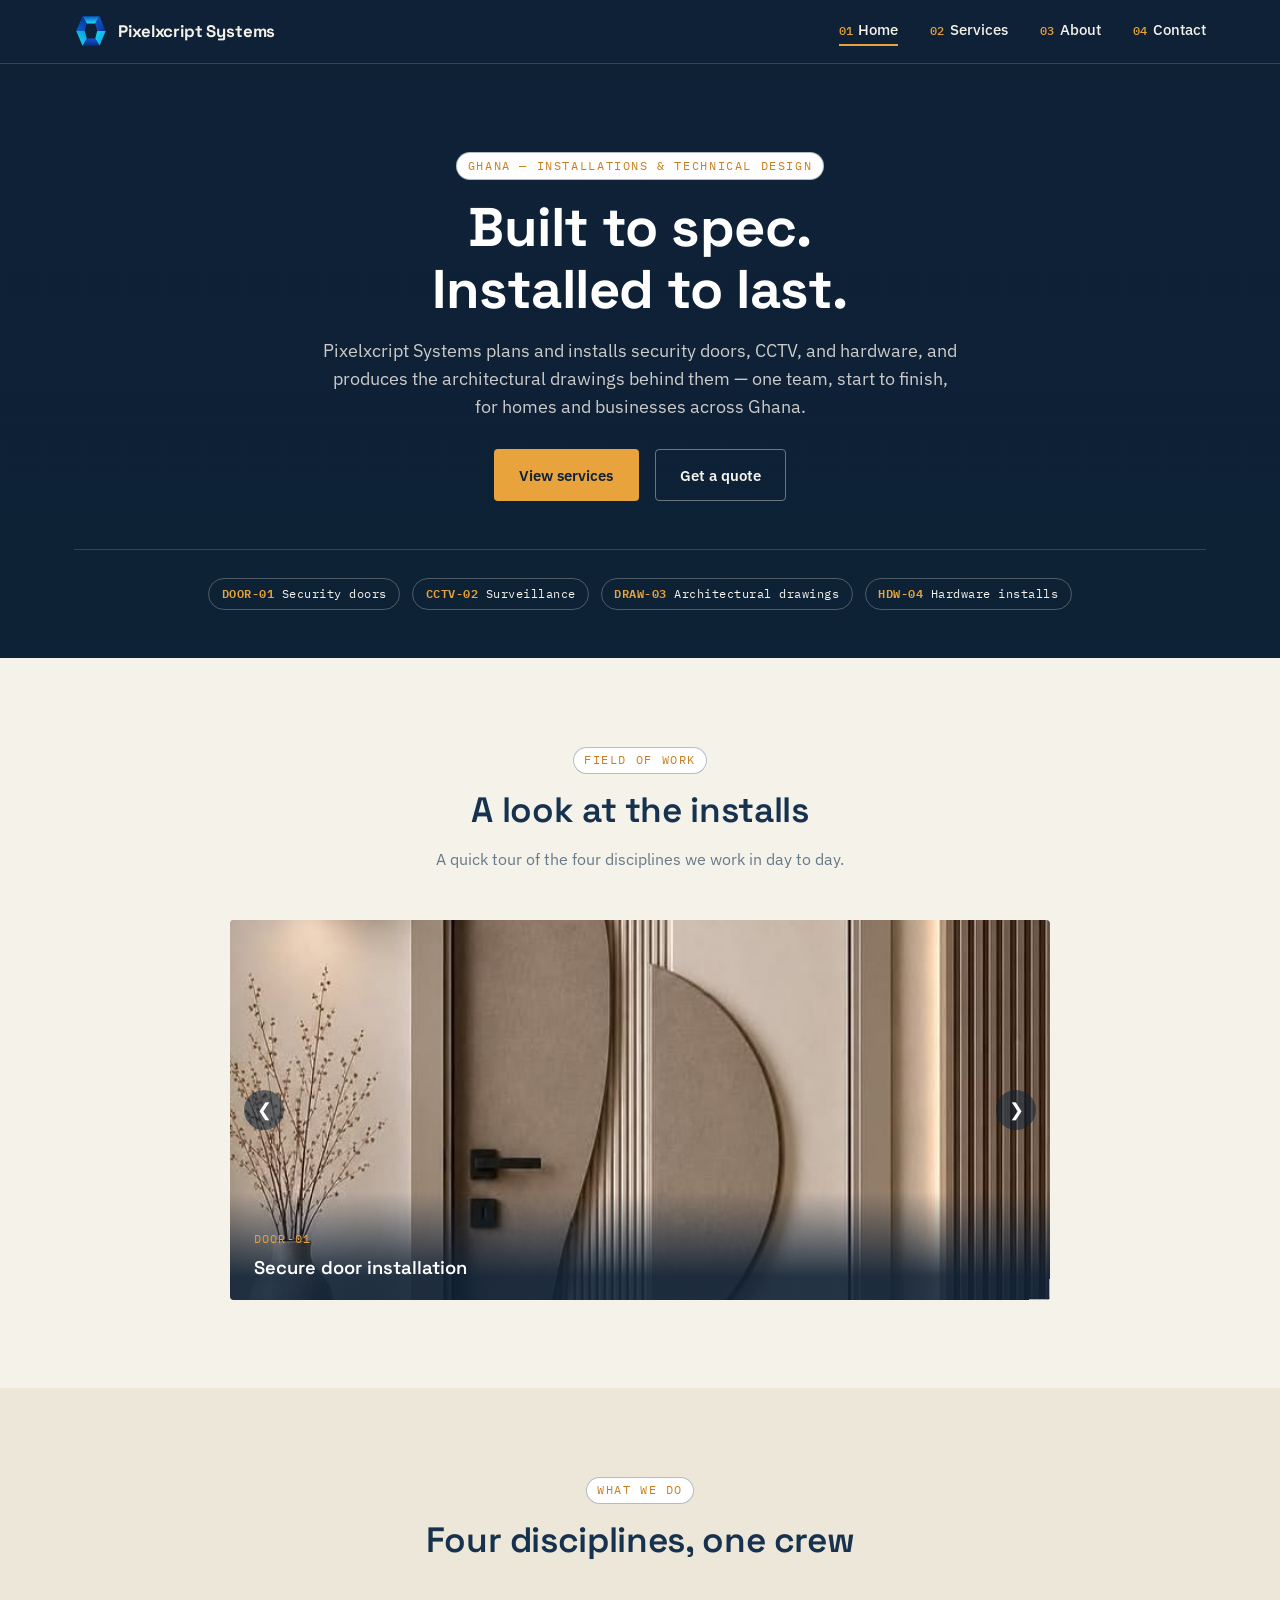
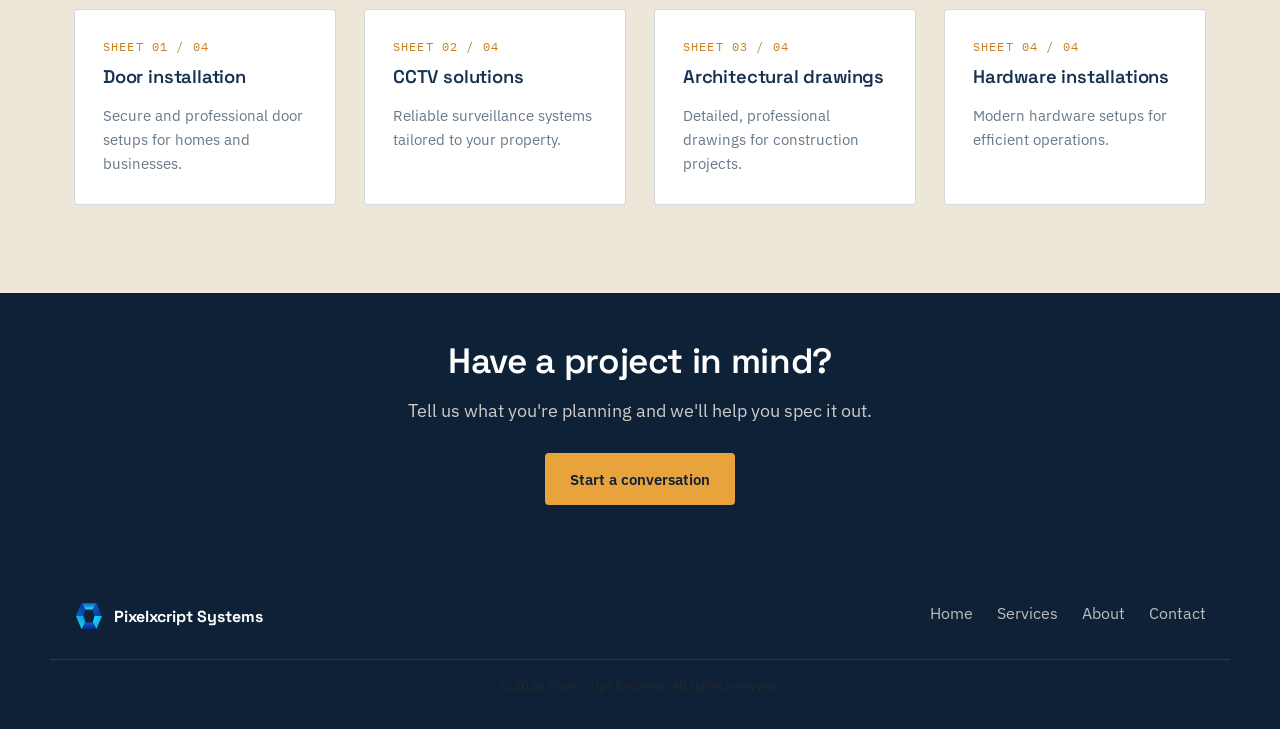
==== index.html @ 3751f631 "Redesign site with blueprint-themed design system" ====
<!DOCTYPE html>
<html lang="en">
<head>
  <meta charset="UTF-8">
  <meta name="viewport" content="width=device-width, initial-scale=1.0">
  <title>Pixelxcript Systems — Installations, CCTV &amp; Architectural Drawings, Ghana</title>
  <meta name="description" content="Pixelxcript Systems delivers security door installation, CCTV solutions, architectural drawings, and hardware installations for homes and businesses across Ghana.">
  <link rel="icon" type="image/svg+xml" href="assets/pixelxcript_logo.svg">
  <link rel="preconnect" href="https://fonts.googleapis.com">
  <link href="https://fonts.googleapis.com/css2?family=Space+Grotesk:wght@500;600;700&family=IBM+Plex+Sans:wght@400;500;600&family=IBM+Plex+Mono:wght@500&display=swap" rel="stylesheet">
  <link rel="stylesheet" href="assets/styles.css">
</head>
<body>

  <!-- Header -->
  <header class="site-header">
    <nav class="nav">
      <a href="index.html" class="brand">
        <img src="assets/pixelxcript_logo.svg" alt="Pixelxcript Systems logo">
        <span>Pixelxcript Systems</span>
      </a>
      <ul class="nav-links">
        <li><a href="index.html" aria-current="page"><span class="idx">01</span>Home</a></li>
        <li><a href="services.html"><span class="idx">02</span>Services</a></li>
        <li><a href="about.html"><span class="idx">03</span>About</a></li>
        <li><a href="contact.html"><span class="idx">04</span>Contact</a></li>
      </ul>
      <button class="hamburger" aria-label="Toggle menu" aria-expanded="false" aria-controls="mobileMenu">&#9776;</button>
    </nav>
    <ul class="mobile-menu" id="mobileMenu">
      <li><a href="index.html"><span class="idx">01</span>Home</a></li>
      <li><a href="services.html"><span class="idx">02</span>Services</a></li>
      <li><a href="about.html"><span class="idx">03</span>About</a></li>
      <li><a href="contact.html"><span class="idx">04</span>Contact</a></li>
    </ul>
  </header>

  <!-- Hero -->
  <section class="hero">
    <div class="hero-inner">
      <span class="eyebrow">Ghana — Installations &amp; Technical Design</span>
      <h1>Built to spec.<br>Installed to last.</h1>
      <p class="lead">
        Pixelxcript Systems plans and installs security doors, CCTV, and
        hardware, and produces the architectural drawings behind them —
        one team, start to finish, for homes and businesses across Ghana.
      </p>
      <div class="hero-actions">
        <a href="services.html" class="btn btn-primary">View services</a>
        <a href="contact.html" class="btn btn-outline">Get a quote</a>
      </div>
      <div class="spec-legend">
        <span class="spec-tag"><b>DOOR-01</b> Security doors</span>
        <span class="spec-tag"><b>CCTV-02</b> Surveillance</span>
        <span class="spec-tag"><b>DRAW-03</b> Architectural drawings</span>
        <span class="spec-tag"><b>HDW-04</b> Hardware installs</span>
      </div>
    </div>
  </section>

  <!-- Work carousel -->
  <section class="section">
    <div class="container">
      <div class="section-head fade-in">
        <span class="eyebrow">Field of work</span>
        <h2>A look at the installs</h2>
        <p>A quick tour of the four disciplines we work in day to day.</p>
      </div>

      <div class="carousel frame fade-in">
        <div class="carousel-container">
          <div class="slide active">
            <img src="assets/door.jpg" alt="Security door installation">
            <div class="slide-caption">
              <span class="tag">DOOR-01</span>
              <p>Secure door installation</p>
            </div>
          </div>
          <div class="slide">
            <img src="assets/cctv.jpg" alt="CCTV camera installation">
            <div class="slide-caption">
              <span class="tag">CCTV-02</span>
              <p>Reliable CCTV solutions</p>
            </div>
          </div>
          <div class="slide">
            <img src="assets/drawing.jpg" alt="Architectural drawing on a drafting table">
            <div class="slide-caption">
              <span class="tag">DRAW-03</span>
              <p>Professional architectural drawings</p>
            </div>
          </div>
          <div class="slide">
            <img src="assets/hardware.jpg" alt="Hardware installation">
            <div class="slide-caption">
              <span class="tag">HDW-04</span>
              <p>Modern hardware installations</p>
            </div>
          </div>
        </div>
        <button class="prev" aria-label="Previous slide">&#10094;</button>
        <button class="next" aria-label="Next slide">&#10095;</button>
      </div>
    </div>
  </section>

  <!-- Services preview -->
  <section class="section section-alt">
    <div class="container">
      <div class="section-head fade-in">
        <span class="eyebrow">What we do</span>
        <h2>Four disciplines, one crew</h2>
      </div>
      <div class="grid">
        <div class="card fade-in">
          <span class="sheet-no">SHEET 01 / 04</span>
          <h3>Door installation</h3>
          <p>Secure and professional door setups for homes and businesses.</p>
        </div>
        <div class="card fade-in">
          <span class="sheet-no">SHEET 02 / 04</span>
          <h3>CCTV solutions</h3>
          <p>Reliable surveillance systems tailored to your property.</p>
        </div>
        <div class="card fade-in">
          <span class="sheet-no">SHEET 03 / 04</span>
          <h3>Architectural drawings</h3>
          <p>Detailed, professional drawings for construction projects.</p>
        </div>
        <div class="card fade-in">
          <span class="sheet-no">SHEET 04 / 04</span>
          <h3>Hardware installations</h3>
          <p>Modern hardware setups for efficient operations.</p>
        </div>
      </div>
    </div>
  </section>

  <!-- CTA banner -->
  <section class="hero" style="padding: var(--gap-lg) 0;">
    <div class="hero-inner fade-in">
      <h2 style="color: var(--white);">Have a project in mind?</h2>
      <p class="lead">Tell us what you're planning and we'll help you spec it out.</p>
      <div class="hero-actions" style="margin-bottom: 0;">
        <a href="contact.html" class="btn btn-primary">Start a conversation</a>
      </div>
    </div>
  </section>

  <!-- Footer -->
  <footer class="site-footer">
    <div class="container footer-top">
      <div class="footer-brand">
        <img src="assets/pixelxcript_logo.svg" alt="Pixelxcript Systems logo">
        <span>Pixelxcript Systems</span>
      </div>
      <ul class="footer-nav">
        <li><a href="index.html">Home</a></li>
        <li><a href="services.html">Services</a></li>
        <li><a href="about.html">About</a></li>
        <li><a href="contact.html">Contact</a></li>
      </ul>
    </div>
    <div class="container footer-bottom">
      <p>&copy; 2026 Pixelxcript Systems. All rights reserved.</p>
    </div>
  </footer>

  <script src="assets/script.js"></script>
</body>
</html>
---- assets/styles.css ----
/* =========================================================
   Pixelxcript Systems — Design System
   Concept: technical drawing / blueprint spec sheet.
   Paper background, ink-blue linework, amber (hazard/safety)
   accent for calls to action — grounded in the company's own
   work (architectural drawings, installs, CCTV).
   ========================================================= */

:root {
  /* Color */
  --paper: #F5F2EA;
  --paper-dim: #ECE7D8;
  --ink: #16324F;
  --ink-deep: #0E2136;
  --ink-soft: #2A4A6B;
  --amber: #E8A33D;
  --amber-deep: #C97F1E;
  --charcoal: #23282D;
  --steel: #66798A;
  --line: rgba(22, 50, 79, 0.18);
  --line-strong: rgba(22, 50, 79, 0.32);
  --white: #FFFFFF;

  /* Type */
  --font-display: 'Space Grotesk', sans-serif;
  --font-body: 'IBM Plex Sans', sans-serif;
  --font-mono: 'IBM Plex Mono', monospace;

  /* Rhythm */
  --gap-xs: 0.5rem;
  --gap-sm: 1rem;
  --gap-md: 1.75rem;
  --gap-lg: 3rem;
  --gap-xl: 5.5rem;
  --radius: 4px;
  --max-w: 1180px;
}

/* ---------- Reset & base ---------- */
*, *::before, *::after { box-sizing: border-box; }

html { scroll-behavior: smooth; }

body {
  margin: 0;
  background: var(--paper);
  color: var(--charcoal);
  font-family: var(--font-body);
  font-size: 16px;
  line-height: 1.6;
  -webkit-font-smoothing: antialiased;
}

img { max-width: 100%; display: block; }

a { color: inherit; text-decoration: none; }

h1, h2, h3 {
  font-family: var(--font-display);
  color: var(--ink);
  line-height: 1.15;
  margin: 0 0 var(--gap-sm);
  letter-spacing: -0.01em;
}

h1 { font-size: clamp(2.2rem, 5vw, 3.4rem); font-weight: 700; }
h2 { font-size: clamp(1.6rem, 3vw, 2.2rem); font-weight: 600; }
h3 { font-size: 1.15rem; font-weight: 600; }

p { margin: 0 0 var(--gap-sm); color: var(--charcoal); }

.container {
  max-width: var(--max-w);
  margin: 0 auto;
  padding: 0 1.5rem;
}

.eyebrow {
  display: inline-block;
  font-family: var(--font-mono);
  font-size: 0.72rem;
  letter-spacing: 0.14em;
  text-transform: uppercase;
  color: var(--amber-deep);
  border: 1px solid var(--line-strong);
  border-radius: 999px;
  padding: 0.3em 0.9em;
  margin-bottom: var(--gap-sm);
  background: var(--white);
}

/* focus visibility */
a:focus-visible,
button:focus-visible,
input:focus-visible,
textarea:focus-visible {
  outline: 2px solid var(--amber-deep);
  outline-offset: 2px;
}

/* ---------- Corner-bracket "viewport" frame (signature element) ---------- */
.frame {
  position: relative;
}
.frame::before,
.frame::after {
  content: "";
  position: absolute;
  width: 22px;
  height: 22px;
  pointer-events: none;
}
.frame::before {
  top: -1px;
  left: -1px;
  border-top: 2px solid var(--amber);
  border-left: 2px solid var(--amber);
}
.frame::after {
  bottom: -1px;
  right: -1px;
  border-bottom: 2px solid var(--amber);
  border-right: 2px solid var(--amber);
}

/* ---------- Header / nav ---------- */
.site-header {
  position: sticky;
  top: 0;
  z-index: 50;
  background: var(--ink-deep);
  border-bottom: 1px solid rgba(232, 163, 61, 0.25);
}

.nav {
  max-width: var(--max-w);
  margin: 0 auto;
  padding: 0.9rem 1.5rem;
  display: flex;
  align-items: center;
  justify-content: space-between;
}

.brand {
  display: flex;
  align-items: center;
  gap: 0.65rem;
  color: var(--paper);
}
.brand img { height: 34px; width: 34px; }
.brand span {
  font-family: var(--font-display);
  font-weight: 700;
  font-size: 1.05rem;
  letter-spacing: -0.01em;
}

.nav-links {
  list-style: none;
  display: flex;
  gap: 2rem;
  margin: 0;
  padding: 0;
}
.nav-links a {
  color: var(--paper);
  font-size: 0.92rem;
  font-weight: 500;
  display: inline-flex;
  align-items: baseline;
  gap: 0.4em;
  padding-bottom: 3px;
  border-bottom: 2px solid transparent;
  transition: border-color 0.2s ease, color 0.2s ease;
}
.nav-links a .idx {
  font-family: var(--font-mono);
  font-size: 0.72rem;
  color: var(--amber);
}
.nav-links a:hover,
.nav-links a[aria-current="page"] {
  border-color: var(--amber);
}

.hamburger {
  display: none;
  background: none;
  border: none;
  color: var(--paper);
  font-size: 1.6rem;
  cursor: pointer;
  line-height: 1;
}

.mobile-menu {
  display: none;
  flex-direction: column;
  gap: 0.25rem;
  background: var(--ink-deep);
  padding: 0 1.5rem 1.2rem;
  list-style: none;
  margin: 0;
}
.mobile-menu.active { display: flex; }
.mobile-menu a {
  color: var(--paper);
  padding: 0.6rem 0;
  border-bottom: 1px solid rgba(255,255,255,0.08);
  font-size: 0.95rem;
}
.mobile-menu a .idx { font-family: var(--font-mono); color: var(--amber); margin-right: 0.5em; font-size: 0.75rem; }

@media (max-width: 780px) {
  .nav-links { display: none; }
  .hamburger { display: block; }
}

/* ---------- Hero (blueprint grid) ---------- */
.hero {
  position: relative;
  background:
    linear-gradient(180deg, rgba(14,33,54,0.94), rgba(14,33,54,0.98)),
    repeating-linear-gradient(0deg, rgba(232,163,61,0.06) 0px, rgba(232,163,61,0.06) 1px, transparent 1px, transparent 40px),
    repeating-linear-gradient(90deg, rgba(232,163,61,0.06) 0px, rgba(232,163,61,0.06) 1px, transparent 1px, transparent 40px),
    var(--ink-deep);
  color: var(--paper);
  padding: var(--gap-xl) 0 var(--gap-lg);
  overflow: hidden;
}

.hero-inner {
  max-width: var(--max-w);
  margin: 0 auto;
  padding: 0 1.5rem;
  text-align: center;
}

.hero h1 { color: var(--white); max-width: 820px; margin-inline: auto; }
.hero .lead {
  color: rgba(245, 242, 234, 0.82);
  font-size: 1.1rem;
  max-width: 640px;
  margin: 0 auto var(--gap-md);
}

.hero-actions {
  display: flex;
  gap: 1rem;
  justify-content: center;
  flex-wrap: wrap;
  margin-bottom: var(--gap-lg);
}

/* spec-tag legend: literal service codes, not decoration */
.spec-legend {
  display: flex;
  flex-wrap: wrap;
  gap: 0.75rem;
  justify-content: center;
  border-top: 1px solid rgba(232,163,61,0.25);
  padding-top: var(--gap-md);
}
.spec-tag {
  font-family: var(--font-mono);
  font-size: 0.78rem;
  color: var(--paper);
  border: 1px solid rgba(245,242,234,0.28);
  border-radius: 999px;
  padding: 0.4em 1em;
  letter-spacing: 0.04em;
}
.spec-tag b { color: var(--amber); font-weight: 600; }

/* ---------- Buttons ---------- */
.btn {
  display: inline-flex;
  align-items: center;
  gap: 0.5em;
  font-family: var(--font-body);
  font-weight: 600;
  font-size: 0.95rem;
  padding: 0.85em 1.6em;
  border-radius: var(--radius);
  border: 1px solid transparent;
  cursor: pointer;
  transition: transform 0.15s ease, background 0.2s ease, color 0.2s ease, border-color 0.2s ease;
}
.btn:hover { transform: translateY(-1px); }
.btn-primary {
  background: var(--amber);
  color: var(--ink-deep);
}
.btn-primary:hover { background: var(--amber-deep); }
.btn-outline {
  background: transparent;
  color: var(--paper);
  border-color: rgba(245,242,234,0.4);
}
.btn-outline:hover { border-color: var(--amber); color: var(--amber); }

/* ---------- Sections ---------- */
.section { padding: var(--gap-xl) 0; }
.section-alt { background: var(--paper-dim); }
.section-head {
  max-width: 640px;
  margin: 0 auto var(--gap-lg);
  text-align: center;
}
.section-head p { color: var(--steel); }

/* ---------- Service / sheet cards ---------- */
.grid {
  display: grid;
  gap: var(--gap-md);
  grid-template-columns: repeat(auto-fit, minmax(240px, 1fr));
}

.card {
  background: var(--white);
  border: 1px solid var(--line);
  border-radius: var(--radius);
  padding: var(--gap-md);
  transition: box-shadow 0.2s ease, transform 0.2s ease;
}
.card:hover { box-shadow: 0 12px 28px rgba(14,33,54,0.10); transform: translateY(-3px); }

.card .sheet-no {
  font-family: var(--font-mono);
  font-size: 0.72rem;
  color: var(--amber-deep);
  letter-spacing: 0.1em;
  margin-bottom: 0.6rem;
  display: block;
}

.card img {
  width: 100%;
  height: 170px;
  object-fit: cover;
  border-radius: 2px;
  margin-bottom: var(--gap-sm);
}

.card p { color: var(--steel); font-size: 0.95rem; margin-bottom: 0; }

/* ---------- About page ---------- */
.about-body {
  max-width: 720px;
  margin: 0 auto;
}
.about-body p { font-size: 1.02rem; }

.capabilities {
  display: flex;
  flex-wrap: wrap;
  gap: 0.6rem;
  margin-top: var(--gap-md);
}
.capabilities span {
  font-family: var(--font-mono);
  font-size: 0.75rem;
  border: 1px solid var(--line-strong);
  border-radius: 999px;
  padding: 0.4em 1em;
  color: var(--ink);
  background: var(--white);
}

/* ---------- Carousel ---------- */
.carousel {
  position: relative;
  max-width: 820px;
  margin: 0 auto;
  border-radius: var(--radius);
  overflow: hidden;
}
.carousel-container { position: relative; }

.slide {
  position: relative;
  display: none;
  min-width: 100%;
}
.slide.active { display: block; }

.slide img {
  width: 100%;
  height: 380px;
  object-fit: cover;
}

/* caption scrim: fixes the "invisible text" bug — solid gradient
   behind the caption guarantees contrast regardless of the photo */
.slide-caption {
  position: absolute;
  left: 0;
  right: 0;
  bottom: 0;
  padding: 2.4rem 1.5rem 1.1rem;
  background: linear-gradient(180deg, rgba(14,33,54,0) 0%, rgba(14,33,54,0.88) 78%);
}
.slide-caption .tag {
  font-family: var(--font-mono);
  font-size: 0.72rem;
  color: var(--amber);
  letter-spacing: 0.1em;
  display: block;
  margin-bottom: 0.3rem;
}
.slide-caption p {
  color: var(--white);
  font-family: var(--font-display);
  font-weight: 600;
  font-size: 1.15rem;
  margin: 0;
}

.carousel .prev,
.carousel .next {
  position: absolute;
  top: 50%;
  transform: translateY(-50%);
  background: rgba(14,33,54,0.55);
  color: var(--white);
  border: none;
  width: 40px;
  height: 40px;
  border-radius: 50%;
  cursor: pointer;
  font-size: 1.1rem;
  display: flex;
  align-items: center;
  justify-content: center;
  transition: background 0.2s ease;
}
.carousel .prev:hover,
.carousel .next:hover { background: var(--amber-deep); }
.carousel .prev { left: 14px; }
.carousel .next { right: 14px; }

/* ---------- Contact form ---------- */
.contact-layout {
  display: grid;
  grid-template-columns: 1.1fr 0.9fr;
  gap: var(--gap-lg);
  align-items: start;
}
@media (max-width: 860px) {
  .contact-layout { grid-template-columns: 1fr; }
}

.form-card {
  background: var(--white);
  border: 1px solid var(--line);
  border-radius: var(--radius);
  padding: var(--gap-lg);
}

.field { margin-bottom: var(--gap-sm); }
.field label {
  display: block;
  font-family: var(--font-mono);
  font-size: 0.75rem;
  letter-spacing: 0.06em;
  text-transform: uppercase;
  color: var(--steel);
  margin-bottom: 0.4rem;
}
.field input,
.field textarea {
  width: 100%;
  border: 1px solid var(--line-strong);
  border-radius: var(--radius);
  padding: 0.75em 0.9em;
  font-family: var(--font-body);
  font-size: 0.95rem;
  color: var(--charcoal);
  background: var(--paper);
}
.field input:focus,
.field textarea:focus {
  outline: 2px solid var(--amber-deep);
  outline-offset: 1px;
  background: var(--white);
}

.form-note {
  font-size: 0.85rem;
  color: var(--steel);
  margin-top: 0.75rem;
}

/* ---------- Footer ---------- */
.site-footer {
  background: var(--ink-deep);
  color: rgba(245,242,234,0.75);
  padding: var(--gap-lg) 0 var(--gap-sm);
}
.footer-top {
  display: flex;
  justify-content: space-between;
  flex-wrap: wrap;
  gap: var(--gap-lg);
  padding-bottom: var(--gap-md);
  border-bottom: 1px solid rgba(245,242,234,0.12);
}
.footer-brand { display: flex; align-items: center; gap: 0.65rem; }
.footer-brand img { height: 30px; width: 30px; }
.footer-brand span { font-family: var(--font-display); color: var(--white); font-weight: 700; }

.footer-nav { list-style: none; display: flex; gap: 1.5rem; margin: 0; padding: 0; }
.footer-nav a:hover { color: var(--amber); }

.footer-bottom {
  text-align: center;
  font-size: 0.82rem;
  padding-top: var(--gap-sm);
  color: rgba(245,242,234,0.5);
}

/* ---------- Scroll reveal ---------- */
.fade-in {
  opacity: 0;
  transform: translateY(18px);
  transition: opacity 0.7s ease-out, transform 0.7s ease-out;
}
.fade-in.visible { opacity: 1; transform: translateY(0); }

@media (prefers-reduced-motion: reduce) {
  .fade-in { opacity: 1; transform: none; transition: none; }
  html { scroll-behavior: auto; }
}
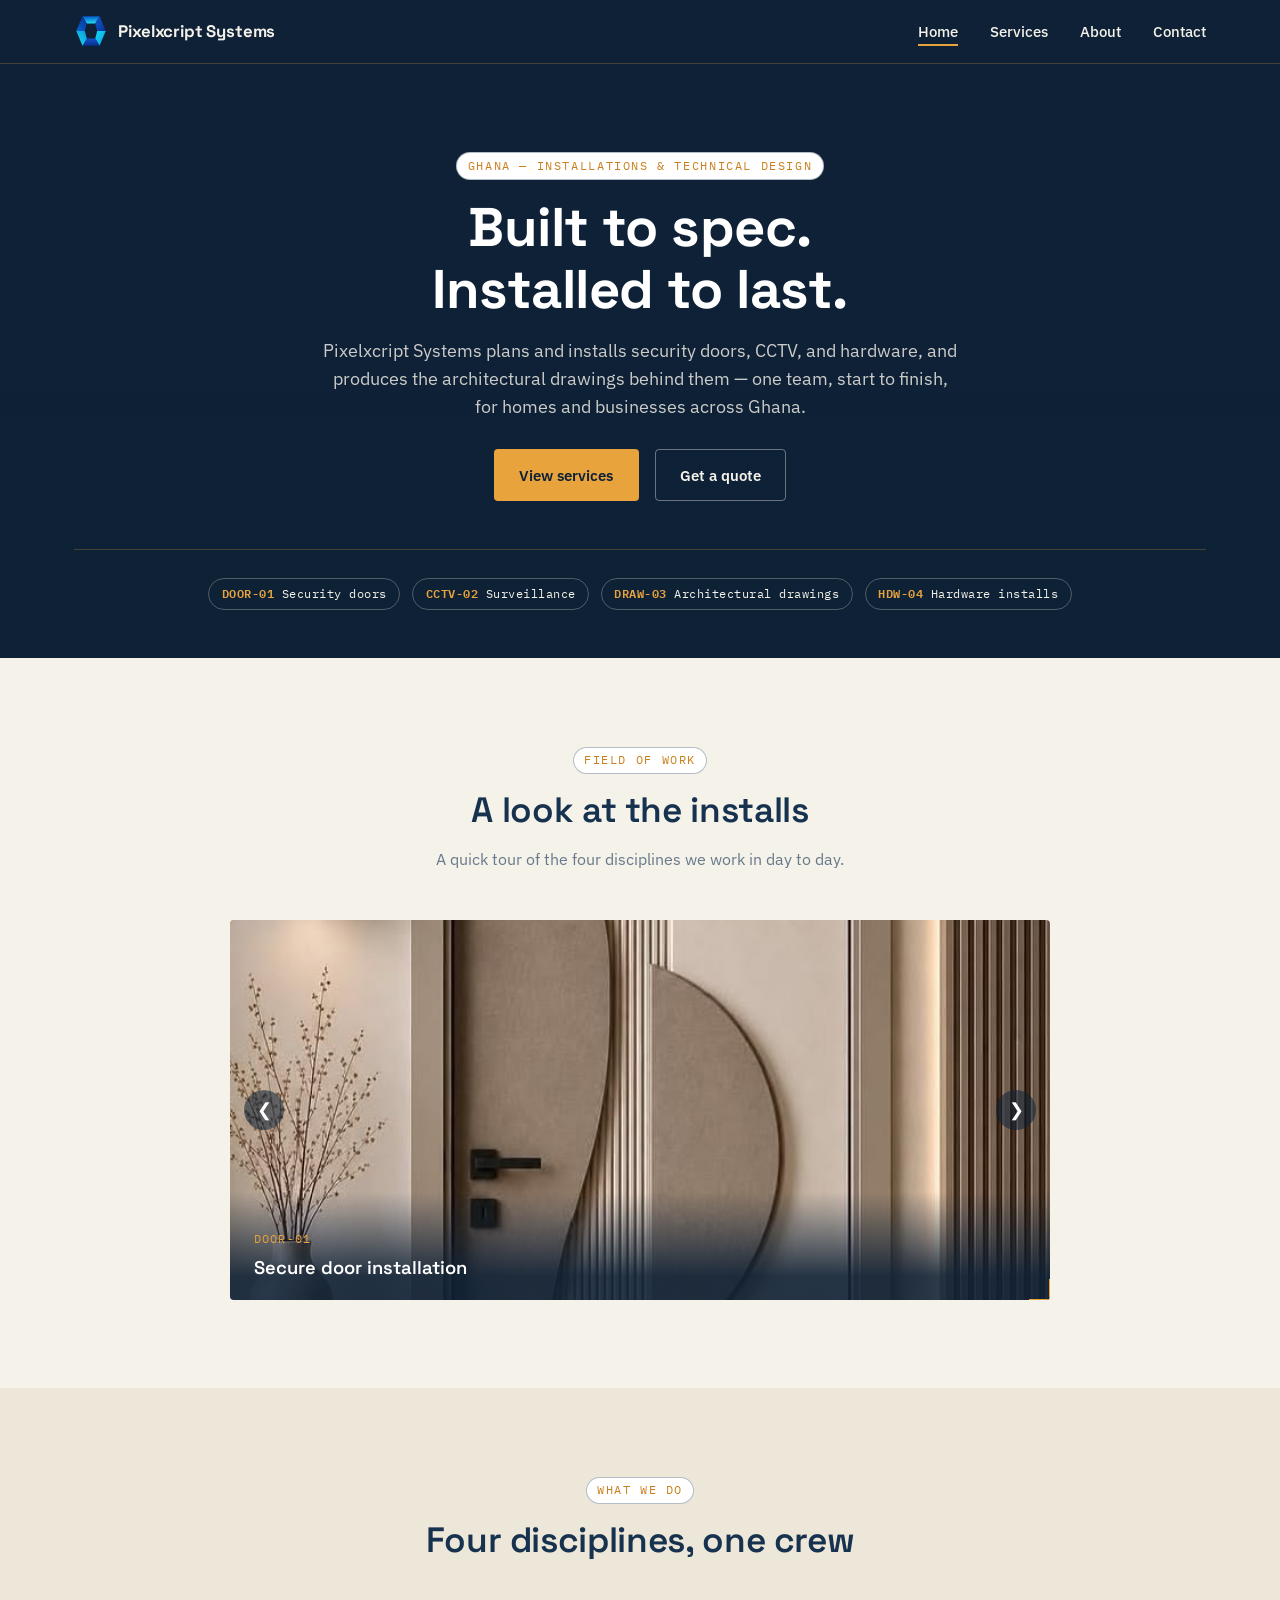
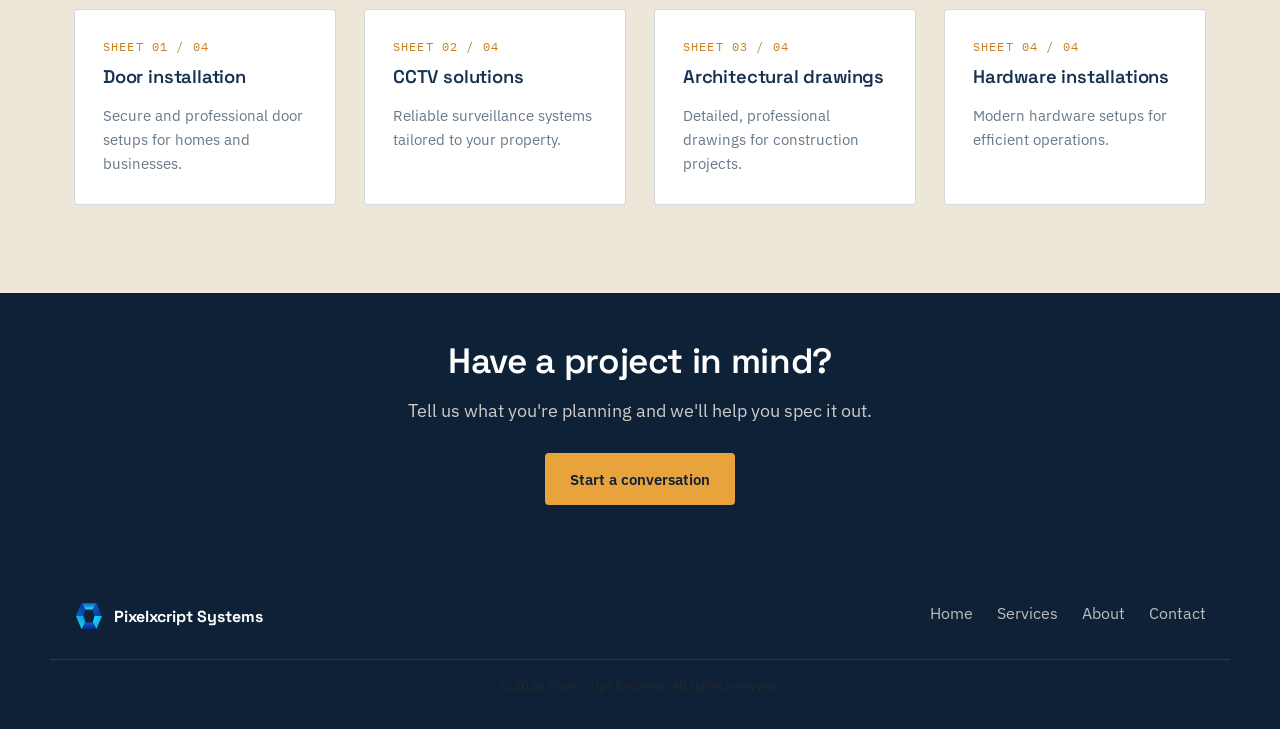
==== commit b03db3ff: "Remove numbered prefixes from nav links" ====
--- a/index.html
+++ b/index.html
@@ -20,18 +20,18 @@
         <span>Pixelxcript Systems</span>
       </a>
       <ul class="nav-links">
-        <li><a href="index.html" aria-current="page"><span class="idx">01</span>Home</a></li>
-        <li><a href="services.html"><span class="idx">02</span>Services</a></li>
-        <li><a href="about.html"><span class="idx">03</span>About</a></li>
-        <li><a href="contact.html"><span class="idx">04</span>Contact</a></li>
+        <li><a href="index.html" aria-current="page">Home</a></li>
+        <li><a href="services.html">Services</a></li>
+        <li><a href="about.html">About</a></li>
+        <li><a href="contact.html">Contact</a></li>
       </ul>
       <button class="hamburger" aria-label="Toggle menu" aria-expanded="false" aria-controls="mobileMenu">&#9776;</button>
     </nav>
     <ul class="mobile-menu" id="mobileMenu">
-      <li><a href="index.html"><span class="idx">01</span>Home</a></li>
-      <li><a href="services.html"><span class="idx">02</span>Services</a></li>
-      <li><a href="about.html"><span class="idx">03</span>About</a></li>
-      <li><a href="contact.html"><span class="idx">04</span>Contact</a></li>
+      <li><a href="index.html">Home</a></li>
+      <li><a href="services.html">Services</a></li>
+      <li><a href="about.html">About</a></li>
+      <li><a href="contact.html">Contact</a></li>
     </ul>
   </header>
 
--- a/assets/styles.css
+++ b/assets/styles.css
@@ -166,17 +166,9 @@
   color: var(--paper);
   font-size: 0.92rem;
   font-weight: 500;
-  display: inline-flex;
-  align-items: baseline;
-  gap: 0.4em;
   padding-bottom: 3px;
   border-bottom: 2px solid transparent;
   transition: border-color 0.2s ease, color 0.2s ease;
-}
-.nav-links a .idx {
-  font-family: var(--font-mono);
-  font-size: 0.72rem;
-  color: var(--amber);
 }
 .nav-links a:hover,
 .nav-links a[aria-current="page"] {
@@ -204,12 +196,12 @@
 }
 .mobile-menu.active { display: flex; }
 .mobile-menu a {
+  display: block;
   color: var(--paper);
   padding: 0.6rem 0;
   border-bottom: 1px solid rgba(255,255,255,0.08);
   font-size: 0.95rem;
 }
-.mobile-menu a .idx { font-family: var(--font-mono); color: var(--amber); margin-right: 0.5em; font-size: 0.75rem; }
 
 @media (max-width: 780px) {
   .nav-links { display: none; }
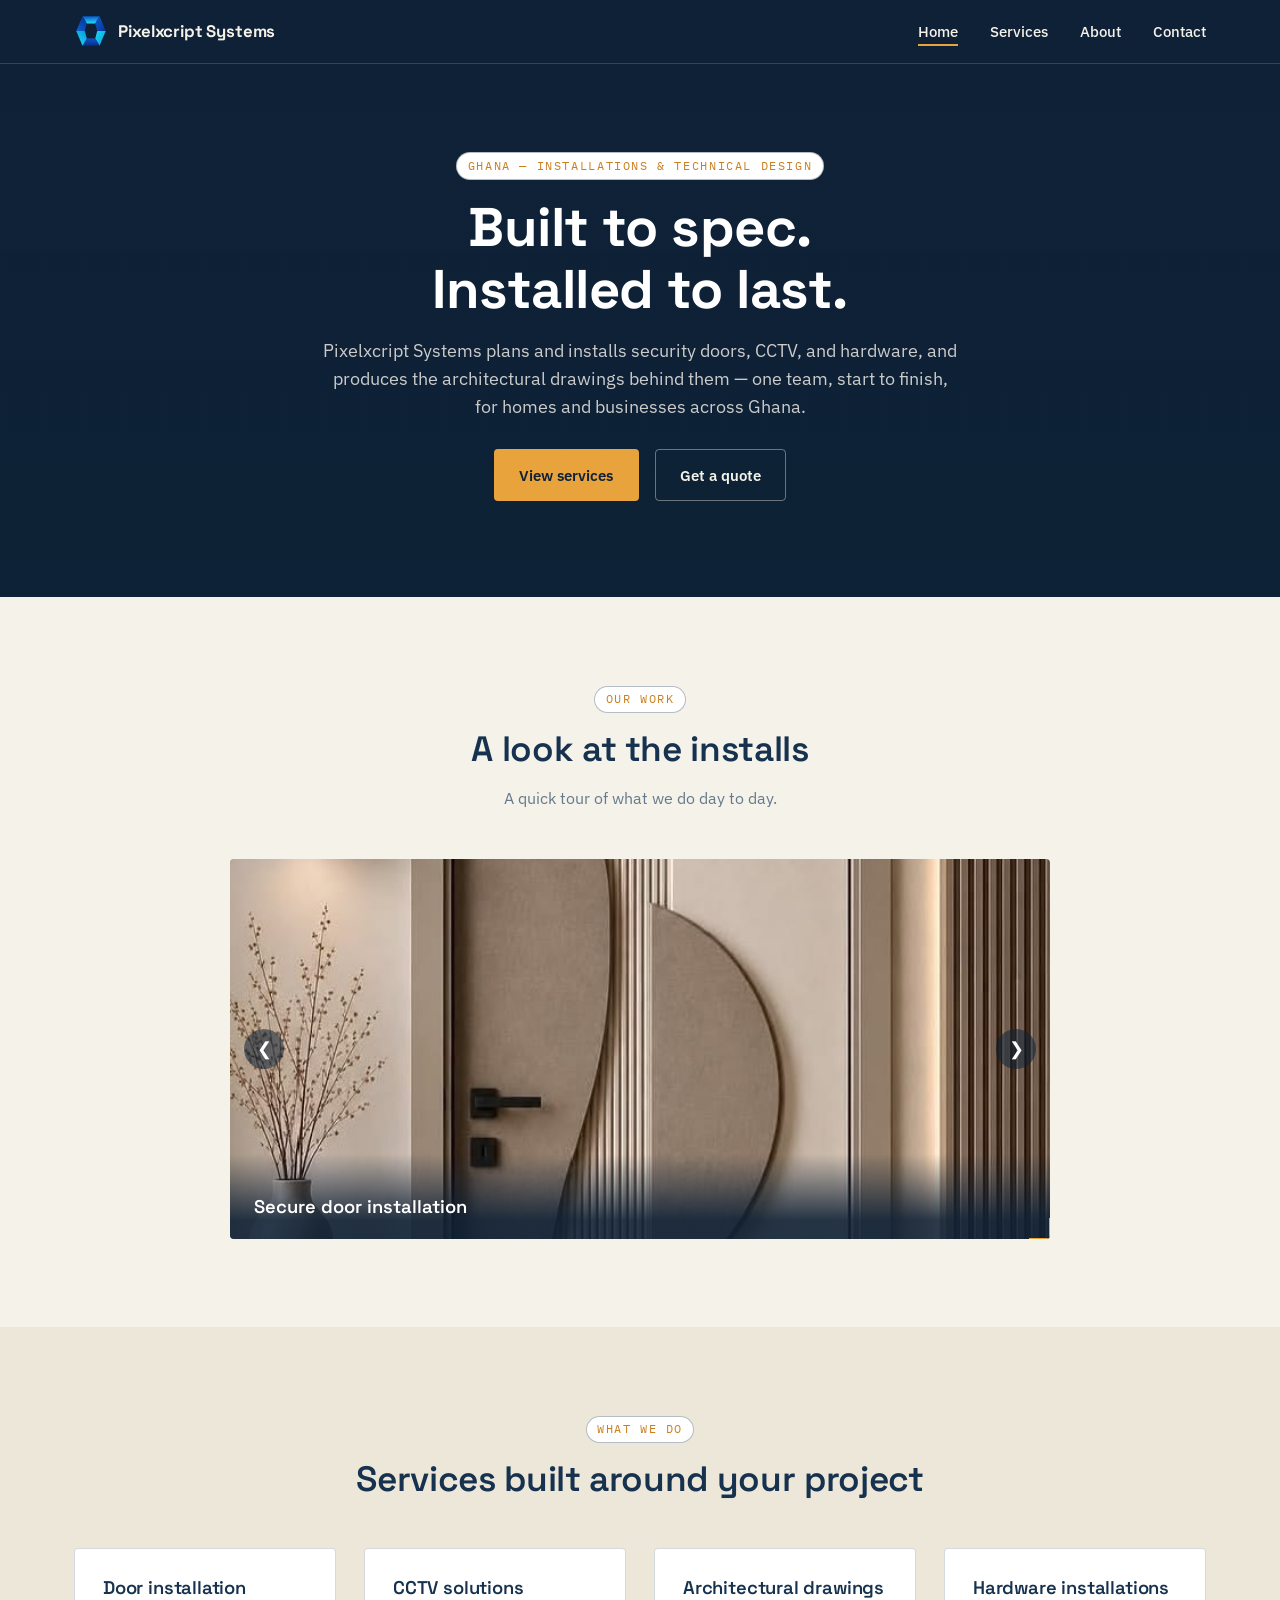
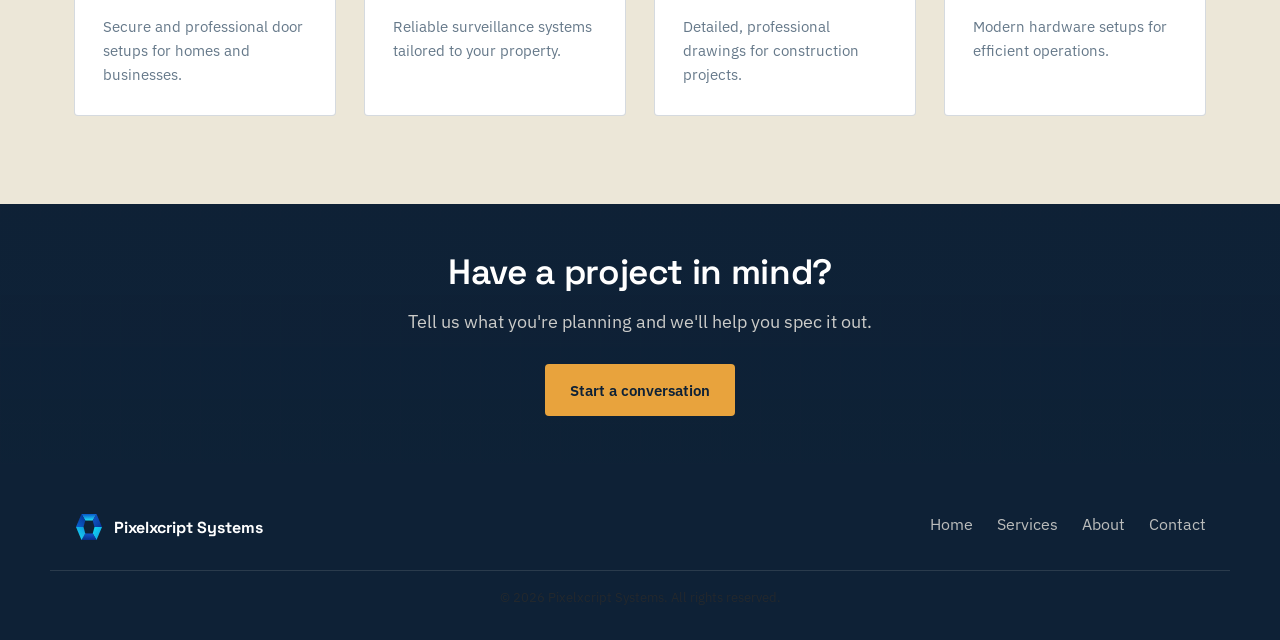
==== commit 6a7c388f: "Remove sheet/spec numbering, simplify to plain language" ====
--- a/index.html
+++ b/index.html
@@ -49,12 +49,6 @@
         <a href="services.html" class="btn btn-primary">View services</a>
         <a href="contact.html" class="btn btn-outline">Get a quote</a>
       </div>
-      <div class="spec-legend">
-        <span class="spec-tag"><b>DOOR-01</b> Security doors</span>
-        <span class="spec-tag"><b>CCTV-02</b> Surveillance</span>
-        <span class="spec-tag"><b>DRAW-03</b> Architectural drawings</span>
-        <span class="spec-tag"><b>HDW-04</b> Hardware installs</span>
-      </div>
     </div>
   </section>
 
@@ -62,9 +56,9 @@
   <section class="section">
     <div class="container">
       <div class="section-head fade-in">
-        <span class="eyebrow">Field of work</span>
+        <span class="eyebrow">Our work</span>
         <h2>A look at the installs</h2>
-        <p>A quick tour of the four disciplines we work in day to day.</p>
+        <p>A quick tour of what we do day to day.</p>
       </div>
 
       <div class="carousel frame fade-in">
@@ -72,28 +66,24 @@
           <div class="slide active">
             <img src="assets/door.jpg" alt="Security door installation">
             <div class="slide-caption">
-              <span class="tag">DOOR-01</span>
               <p>Secure door installation</p>
             </div>
           </div>
           <div class="slide">
             <img src="assets/cctv.jpg" alt="CCTV camera installation">
             <div class="slide-caption">
-              <span class="tag">CCTV-02</span>
               <p>Reliable CCTV solutions</p>
             </div>
           </div>
           <div class="slide">
             <img src="assets/drawing.jpg" alt="Architectural drawing on a drafting table">
             <div class="slide-caption">
-              <span class="tag">DRAW-03</span>
               <p>Professional architectural drawings</p>
             </div>
           </div>
           <div class="slide">
             <img src="assets/hardware.jpg" alt="Hardware installation">
             <div class="slide-caption">
-              <span class="tag">HDW-04</span>
               <p>Modern hardware installations</p>
             </div>
           </div>
@@ -109,26 +99,22 @@
     <div class="container">
       <div class="section-head fade-in">
         <span class="eyebrow">What we do</span>
-        <h2>Four disciplines, one crew</h2>
+        <h2>Services built around your project</h2>
       </div>
       <div class="grid">
         <div class="card fade-in">
-          <span class="sheet-no">SHEET 01 / 04</span>
           <h3>Door installation</h3>
           <p>Secure and professional door setups for homes and businesses.</p>
         </div>
         <div class="card fade-in">
-          <span class="sheet-no">SHEET 02 / 04</span>
           <h3>CCTV solutions</h3>
           <p>Reliable surveillance systems tailored to your property.</p>
         </div>
         <div class="card fade-in">
-          <span class="sheet-no">SHEET 03 / 04</span>
           <h3>Architectural drawings</h3>
           <p>Detailed, professional drawings for construction projects.</p>
         </div>
         <div class="card fade-in">
-          <span class="sheet-no">SHEET 04 / 04</span>
           <h3>Hardware installations</h3>
           <p>Modern hardware setups for efficient operations.</p>
         </div>
--- a/assets/styles.css
+++ b/assets/styles.css
@@ -244,26 +244,6 @@
   margin-bottom: var(--gap-lg);
 }
 
-/* spec-tag legend: literal service codes, not decoration */
-.spec-legend {
-  display: flex;
-  flex-wrap: wrap;
-  gap: 0.75rem;
-  justify-content: center;
-  border-top: 1px solid rgba(232,163,61,0.25);
-  padding-top: var(--gap-md);
-}
-.spec-tag {
-  font-family: var(--font-mono);
-  font-size: 0.78rem;
-  color: var(--paper);
-  border: 1px solid rgba(245,242,234,0.28);
-  border-radius: 999px;
-  padding: 0.4em 1em;
-  letter-spacing: 0.04em;
-}
-.spec-tag b { color: var(--amber); font-weight: 600; }
-
 /* ---------- Buttons ---------- */
 .btn {
   display: inline-flex;
@@ -317,15 +297,6 @@
 }
 .card:hover { box-shadow: 0 12px 28px rgba(14,33,54,0.10); transform: translateY(-3px); }
 
-.card .sheet-no {
-  font-family: var(--font-mono);
-  font-size: 0.72rem;
-  color: var(--amber-deep);
-  letter-spacing: 0.1em;
-  margin-bottom: 0.6rem;
-  display: block;
-}
-
 .card img {
   width: 100%;
   height: 170px;
@@ -391,14 +362,6 @@
   bottom: 0;
   padding: 2.4rem 1.5rem 1.1rem;
   background: linear-gradient(180deg, rgba(14,33,54,0) 0%, rgba(14,33,54,0.88) 78%);
-}
-.slide-caption .tag {
-  font-family: var(--font-mono);
-  font-size: 0.72rem;
-  color: var(--amber);
-  letter-spacing: 0.1em;
-  display: block;
-  margin-bottom: 0.3rem;
 }
 .slide-caption p {
   color: var(--white);
@@ -431,6 +394,39 @@
 .carousel .prev { left: 14px; }
 .carousel .next { right: 14px; }
 
+/* ---------- Direct contact list ---------- */
+.contact-direct {
+  list-style: none;
+  margin: var(--gap-md) 0 0;
+  padding: 0;
+  border-top: 1px solid var(--line);
+}
+.contact-direct li {
+  display: flex;
+  align-items: baseline;
+  gap: 0.9rem;
+  padding: 0.85rem 0;
+  border-bottom: 1px solid var(--line);
+}
+.contact-direct-label {
+  font-family: var(--font-mono);
+  font-size: 0.72rem;
+  letter-spacing: 0.08em;
+  text-transform: uppercase;
+  color: var(--amber-deep);
+  min-width: 5.5rem;
+}
+.contact-direct a {
+  font-weight: 600;
+  color: var(--ink);
+  border-bottom: 1px solid transparent;
+  transition: border-color 0.2s ease, color 0.2s ease;
+}
+.contact-direct a:hover {
+  color: var(--amber-deep);
+  border-color: var(--amber-deep);
+}
+
 /* ---------- Contact form ---------- */
 .contact-layout {
   display: grid;
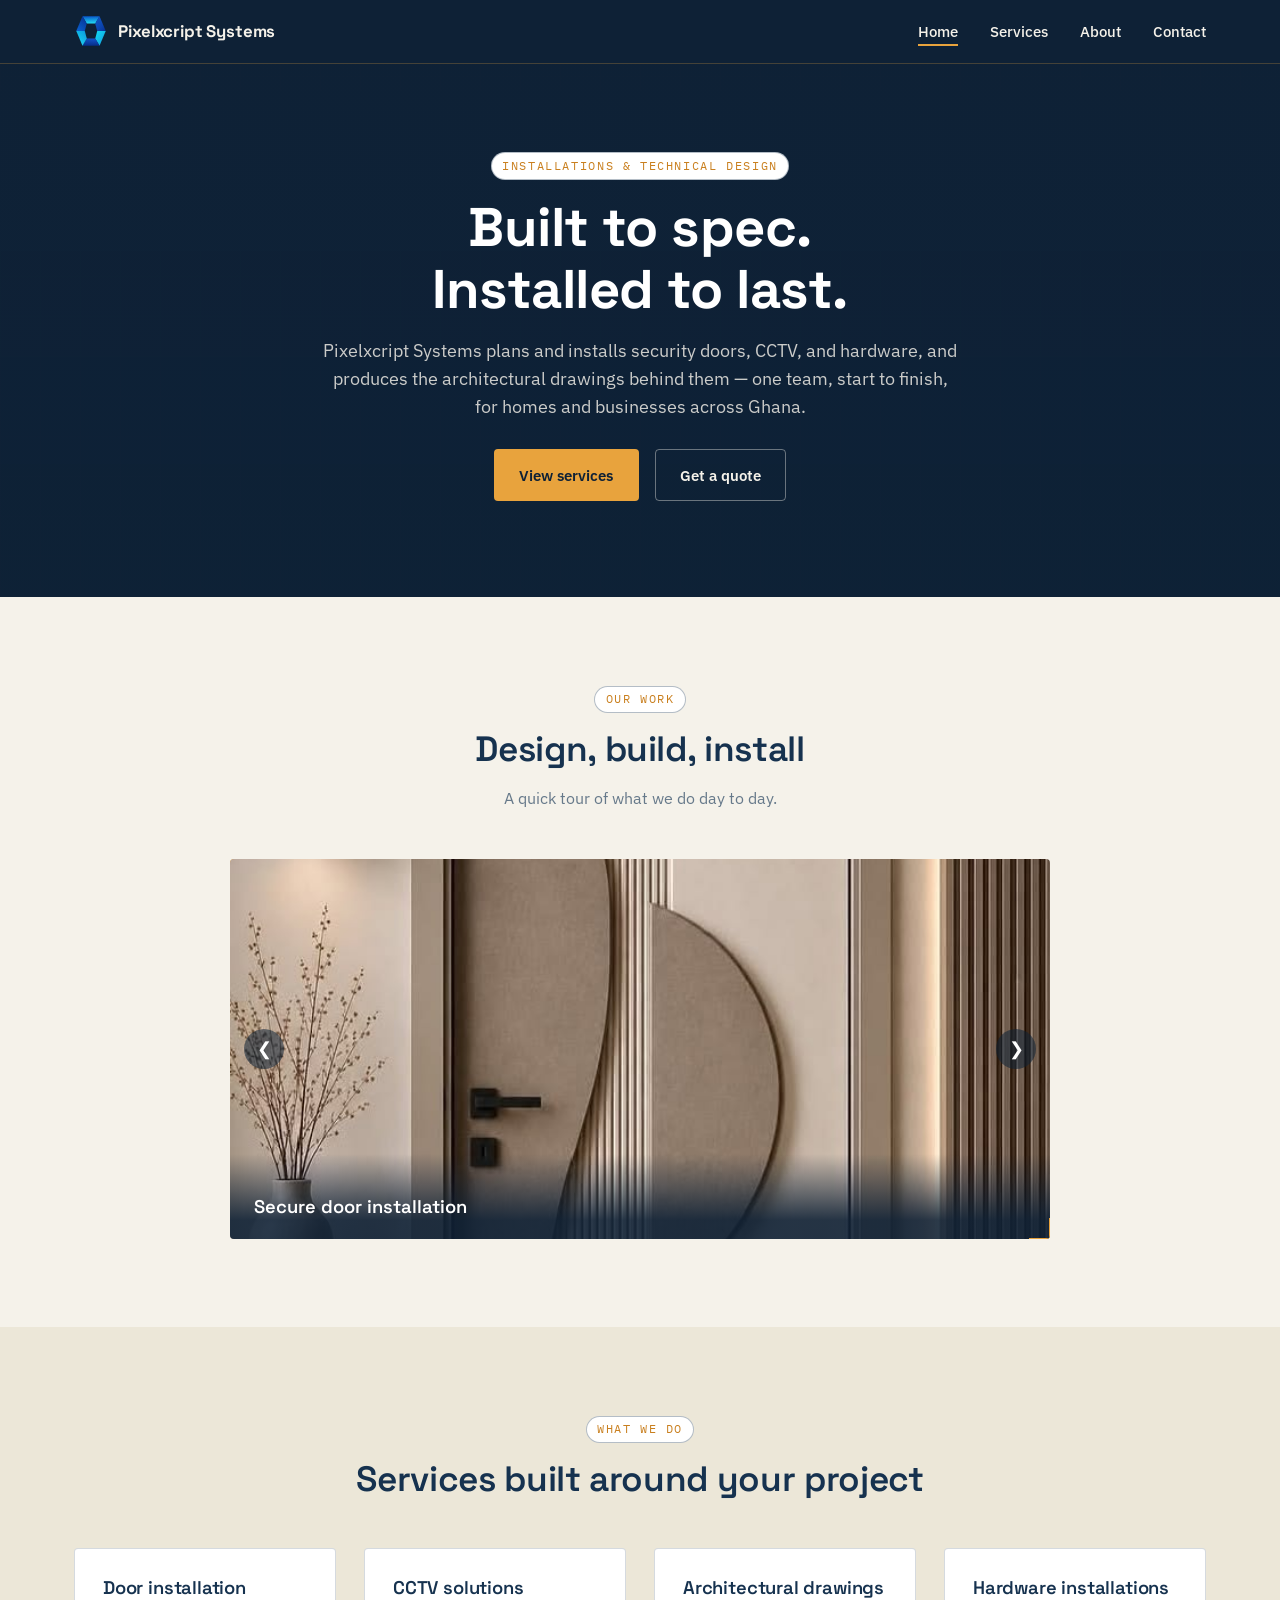
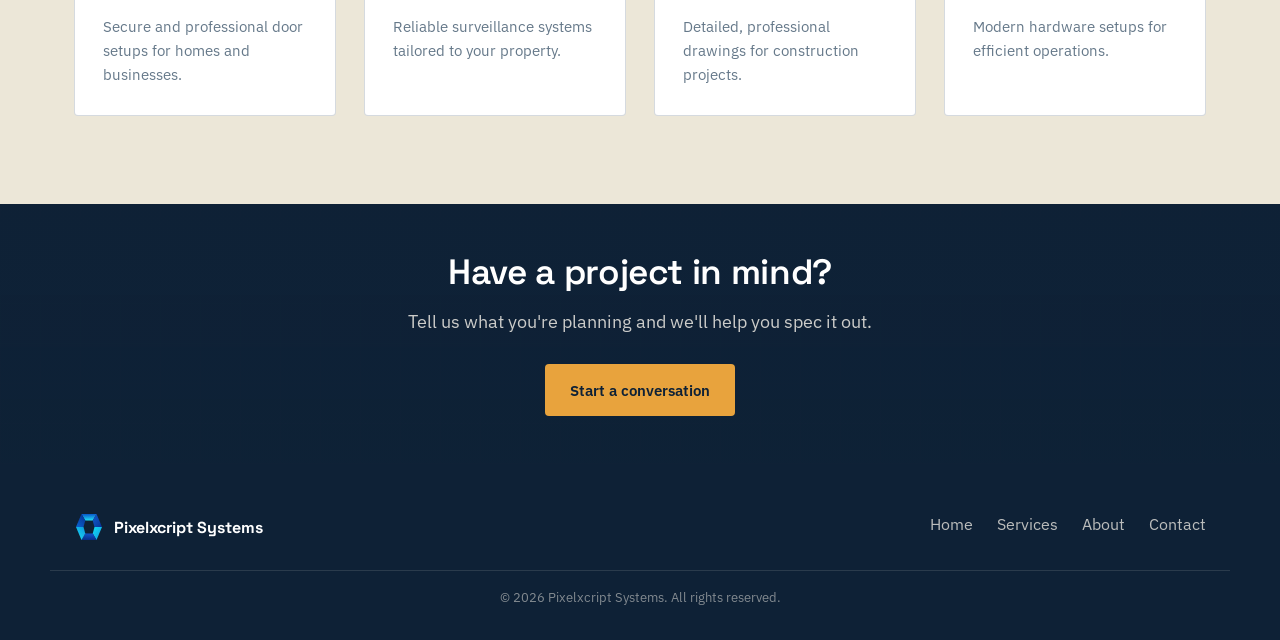
==== commit 7ade1cf8: "Update carousel heading to Design, build, install; fix footer text color contrast" ====
--- a/index.html
+++ b/index.html
@@ -38,7 +38,7 @@
   <!-- Hero -->
   <section class="hero">
     <div class="hero-inner">
-      <span class="eyebrow">Ghana — Installations &amp; Technical Design</span>
+      <span class="eyebrow">Installations &amp; Technical Design</span>
       <h1>Built to spec.<br>Installed to last.</h1>
       <p class="lead">
         Pixelxcript Systems plans and installs security doors, CCTV, and
@@ -57,7 +57,7 @@
     <div class="container">
       <div class="section-head fade-in">
         <span class="eyebrow">Our work</span>
-        <h2>A look at the installs</h2>
+        <h2>Design, build, install</h2>
         <p>A quick tour of what we do day to day.</p>
       </div>
 
--- a/assets/styles.css
+++ b/assets/styles.css
@@ -485,6 +485,7 @@
   color: rgba(245,242,234,0.75);
   padding: var(--gap-lg) 0 var(--gap-sm);
 }
+.site-footer p { color: inherit; }
 .footer-top {
   display: flex;
   justify-content: space-between;
@@ -518,4 +519,4 @@
 @media (prefers-reduced-motion: reduce) {
   .fade-in { opacity: 1; transform: none; transition: none; }
   html { scroll-behavior: auto; }
-}
+}
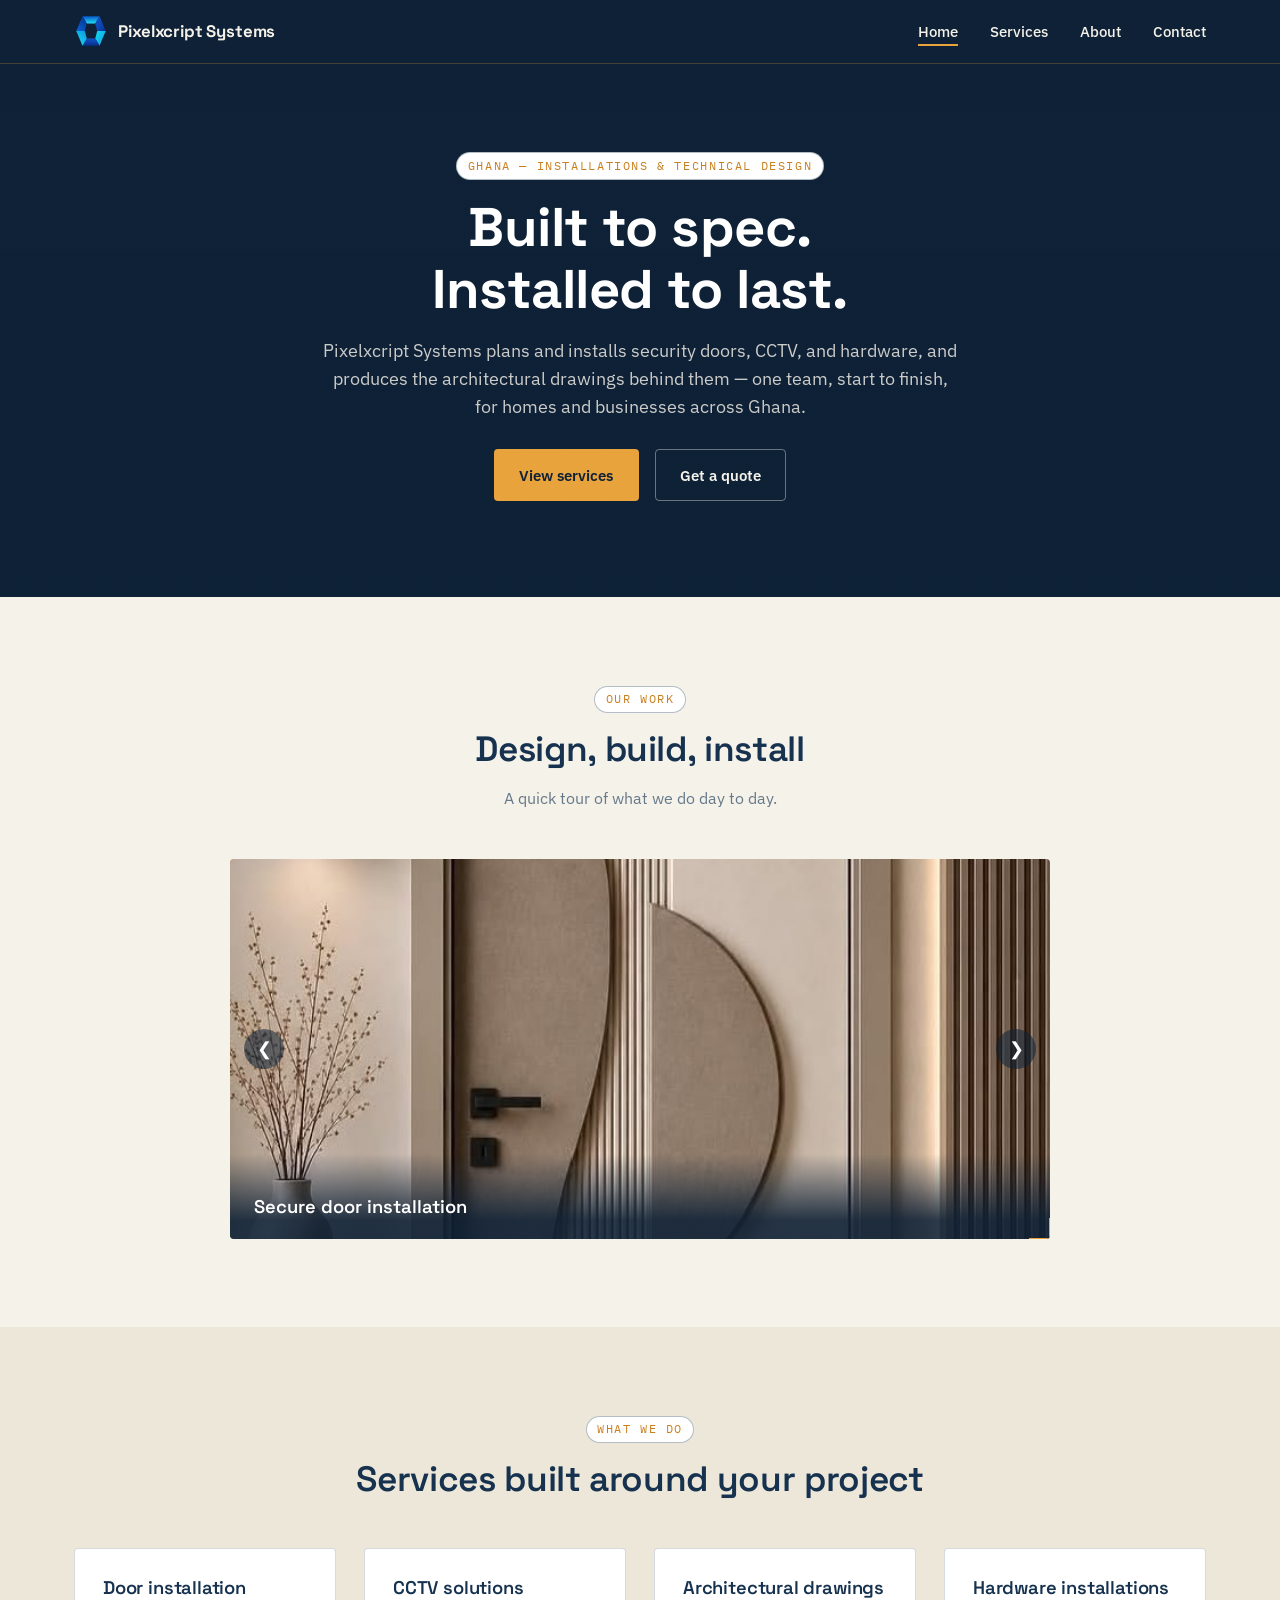
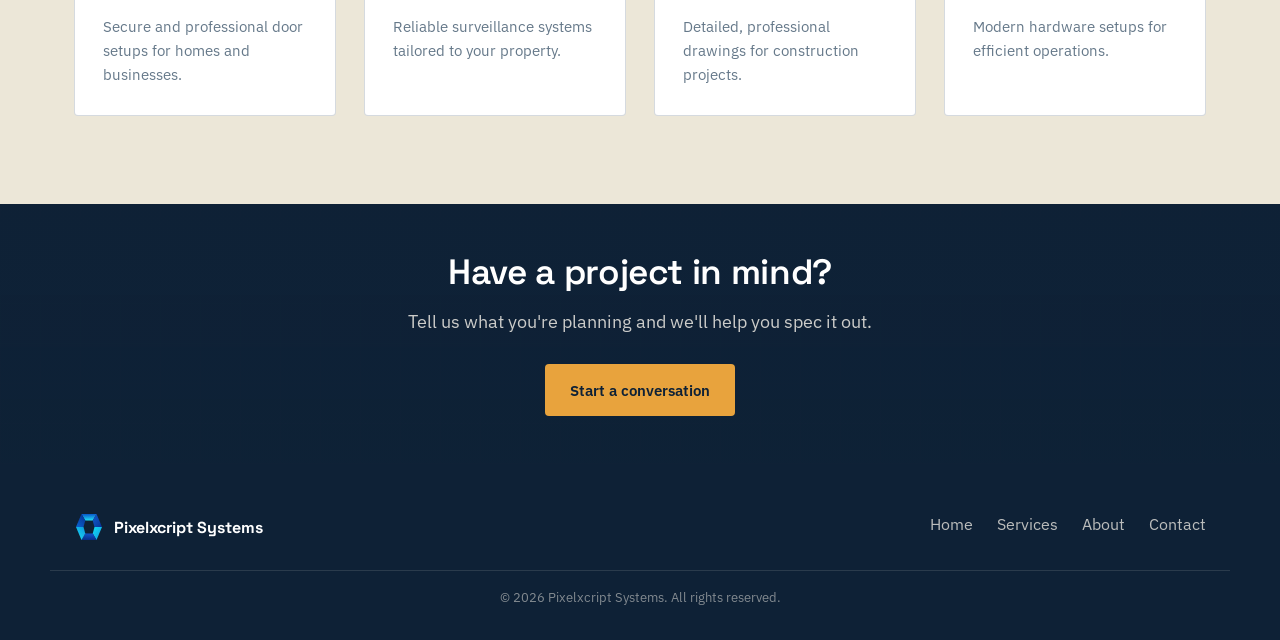
==== commit 2a4dc4a2: "Add robots.txt and sitemap.xml at site root" ====
--- a/index.html
+++ b/index.html
@@ -8,15 +8,55 @@
   <link rel="icon" type="image/svg+xml" href="assets/pixelxcript_logo.svg">
   <link rel="preconnect" href="https://fonts.googleapis.com">
   <link href="https://fonts.googleapis.com/css2?family=Space+Grotesk:wght@500;600;700&family=IBM+Plex+Sans:wght@400;500;600&family=IBM+Plex+Mono:wght@500&display=swap" rel="stylesheet">
+  <link rel="canonical" href="https://nethoth69.github.io/Pixelxcript/">
+
+  <meta property="og:type" content="website">
+  <meta property="og:site_name" content="Pixelxcript Systems">
+  <meta property="og:title" content="Pixelxcript Systems — Installations, CCTV & Architectural Drawings, Ghana">
+  <meta property="og:description" content="Pixelxcript Systems delivers security door installation, CCTV solutions, architectural drawings, and hardware installations for homes and businesses across Ghana.">
+  <meta property="og:url" content="https://nethoth69.github.io/Pixelxcript/">
+  <meta property="og:image" content="https://nethoth69.github.io/Pixelxcript/assets/door.jpg">
+
+  <meta name="twitter:card" content="summary_large_image">
+  <meta name="twitter:title" content="Pixelxcript Systems — Installations, CCTV & Architectural Drawings, Ghana">
+  <meta name="twitter:description" content="Pixelxcript Systems delivers security door installation, CCTV solutions, architectural drawings, and hardware installations for homes and businesses across Ghana.">
+  <meta name="twitter:image" content="https://nethoth69.github.io/Pixelxcript/assets/door.jpg">
+
   <link rel="stylesheet" href="assets/styles.css">
+
+  <script type="application/ld+json">
+  {
+    "@context": "https://schema.org",
+    "@type": "ProfessionalService",
+    "name": "Pixelxcript Systems",
+    "url": "https://nethoth69.github.io/Pixelxcript/",
+    "logo": "https://nethoth69.github.io/Pixelxcript/assets/pixelxcript_logo.svg",
+    "image": "https://nethoth69.github.io/Pixelxcript/assets/door.jpg",
+    "telephone": "+233559090526",
+    "email": "pixelxcript@gmail.com",
+    "address": {
+      "@type": "PostalAddress",
+      "addressCountry": "GH"
+    },
+    "areaServed": "GH",
+    "description": "Security door installation, CCTV solutions, architectural drawings, and hardware installations for homes and businesses across Ghana.",
+    "makesOffer": [
+      { "@type": "Offer", "itemOffered": { "@type": "Service", "name": "Door installation" } },
+      { "@type": "Offer", "itemOffered": { "@type": "Service", "name": "CCTV installation" } },
+      { "@type": "Offer", "itemOffered": { "@type": "Service", "name": "Architectural drawings" } },
+      { "@type": "Offer", "itemOffered": { "@type": "Service", "name": "Hardware installation" } }
+    ]
+  }
+  </script>
 </head>
 <body>
+  <a href="#main" class="skip-link">Skip to main content</a>
 
   <!-- Header -->
   <header class="site-header">
     <nav class="nav">
       <a href="index.html" class="brand">
-        <img src="assets/pixelxcript_logo.svg" alt="Pixelxcript Systems logo">
+        <img src="assets/pixelxcript_logo.svg" alt="Pixelxcript Systems logo" width="34" height="34">
         <span>Pixelxcript Systems</span>
       </a>
       <ul class="nav-links">
@@ -35,10 +75,12 @@
     </ul>
   </header>
 
+  <main id="main">
+
   <!-- Hero -->
   <section class="hero">
     <div class="hero-inner">
-      <span class="eyebrow">Installations &amp; Technical Design</span>
+      <span class="eyebrow">Ghana — Installations &amp; Technical Design</span>
       <h1>Built to spec.<br>Installed to last.</h1>
       <p class="lead">
         Pixelxcript Systems plans and installs security doors, CCTV, and
@@ -64,25 +106,25 @@
       <div class="carousel frame fade-in">
         <div class="carousel-container">
           <div class="slide active">
-            <img src="assets/door.jpg" alt="Security door installation">
+            <img src="assets/door.jpg" alt="Security door installation" width="800" height="600" loading="lazy" decoding="async">
             <div class="slide-caption">
               <p>Secure door installation</p>
             </div>
           </div>
           <div class="slide">
-            <img src="assets/cctv.jpg" alt="CCTV camera installation">
+            <img src="assets/cctv.jpg" alt="CCTV camera installation" width="800" height="600" loading="lazy" decoding="async">
             <div class="slide-caption">
               <p>Reliable CCTV solutions</p>
             </div>
           </div>
           <div class="slide">
-            <img src="assets/drawing.jpg" alt="Architectural drawing on a drafting table">
+            <img src="assets/drawing.jpg" alt="Architectural drawing on a drafting table" width="800" height="600" loading="lazy" decoding="async">
             <div class="slide-caption">
               <p>Professional architectural drawings</p>
             </div>
           </div>
           <div class="slide">
-            <img src="assets/hardware.jpg" alt="Hardware installation">
+            <img src="assets/hardware.jpg" alt="Hardware installation" width="800" height="600" loading="lazy" decoding="async">
             <div class="slide-caption">
               <p>Modern hardware installations</p>
             </div>
@@ -134,10 +176,12 @@
   </section>
 
   <!-- Footer -->
+  </main>
+
   <footer class="site-footer">
     <div class="container footer-top">
       <div class="footer-brand">
-        <img src="assets/pixelxcript_logo.svg" alt="Pixelxcript Systems logo">
+        <img src="assets/pixelxcript_logo.svg" alt="Pixelxcript Systems logo" width="30" height="30">
         <span>Pixelxcript Systems</span>
       </div>
       <ul class="footer-nav">
--- a/assets/styles.css
+++ b/assets/styles.css
@@ -123,6 +123,23 @@
   border-right: 2px solid var(--amber);
 }
 
+/* ---------- Skip link ---------- */
+.skip-link {
+  position: absolute;
+  top: -100px;
+  left: 1rem;
+  z-index: 100;
+  background: var(--amber);
+  color: var(--ink-deep);
+  font-weight: 600;
+  padding: 0.75em 1.2em;
+  border-radius: var(--radius);
+  transition: top 0.2s ease;
+}
+.skip-link:focus {
+  top: 1rem;
+}
+
 /* ---------- Header / nav ---------- */
 .site-header {
   position: sticky;
@@ -519,4 +536,4 @@
 @media (prefers-reduced-motion: reduce) {
   .fade-in { opacity: 1; transform: none; transition: none; }
   html { scroll-behavior: auto; }
-}+}
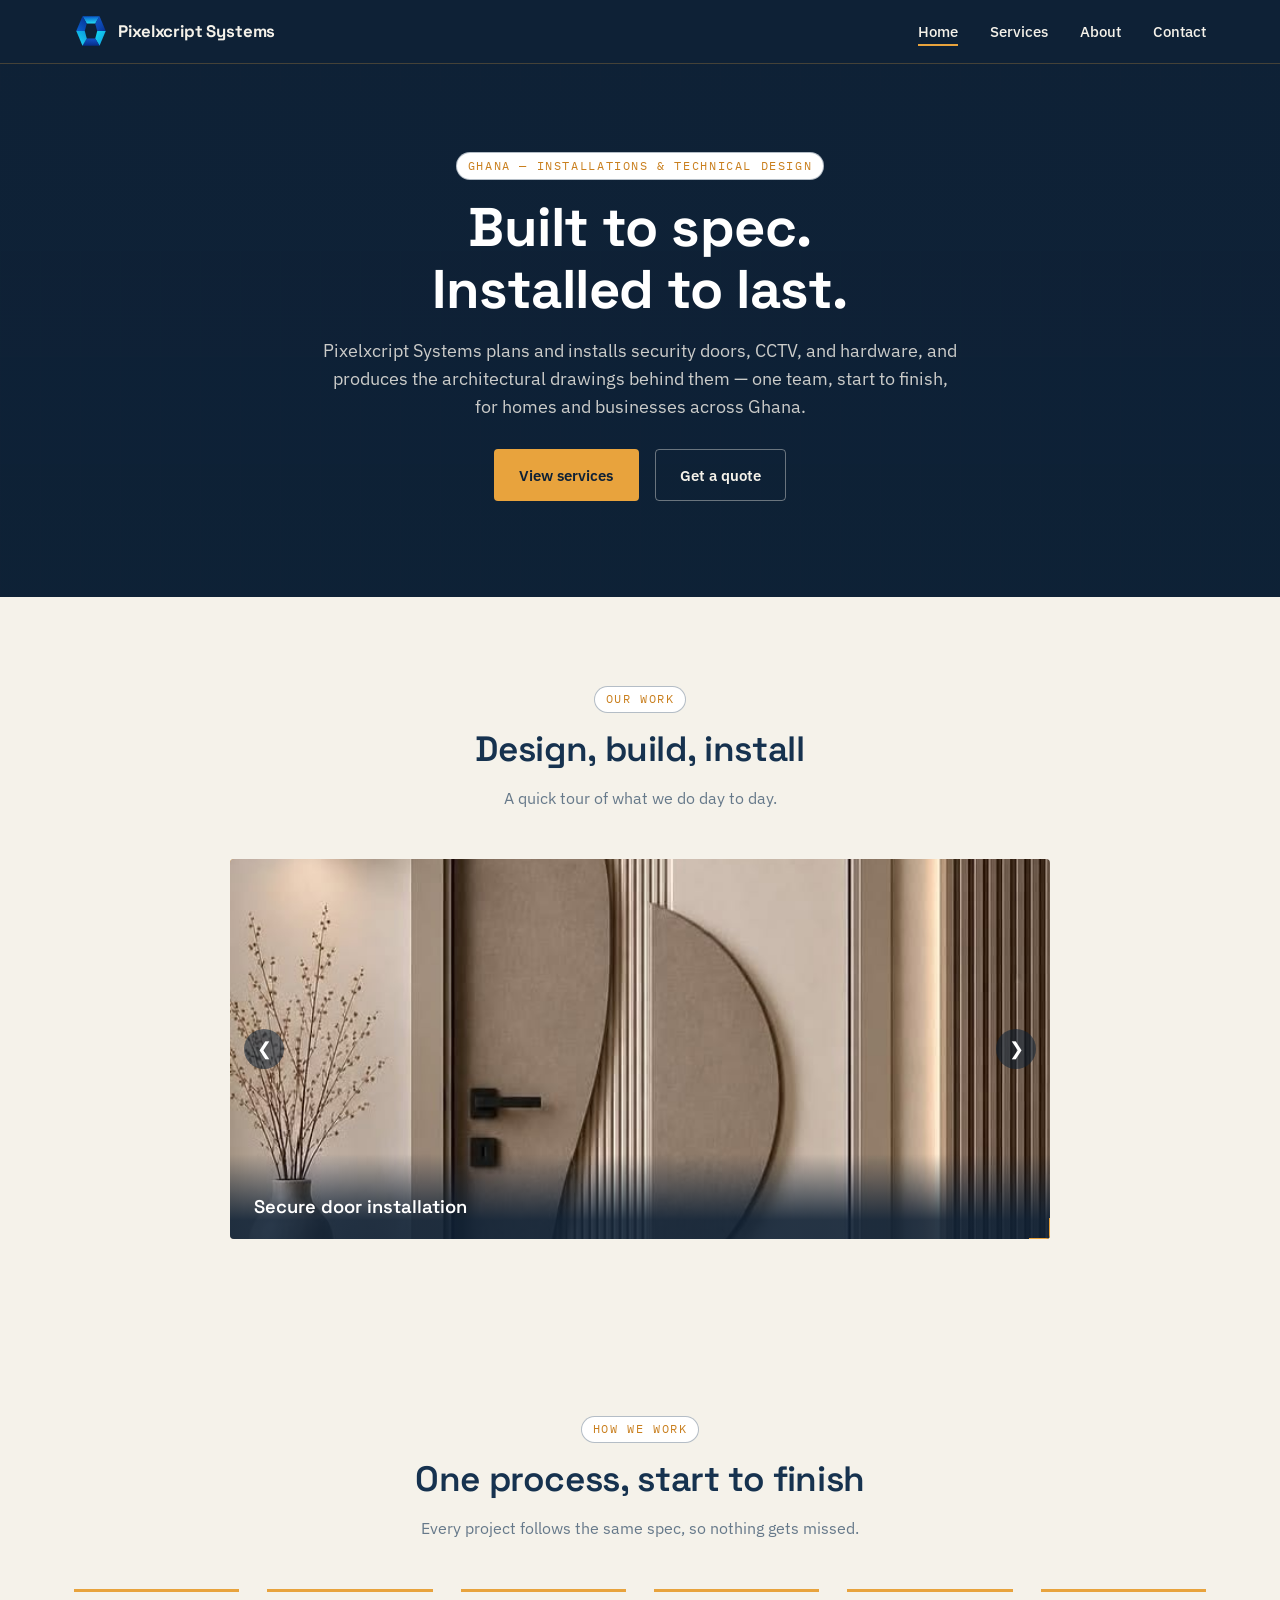
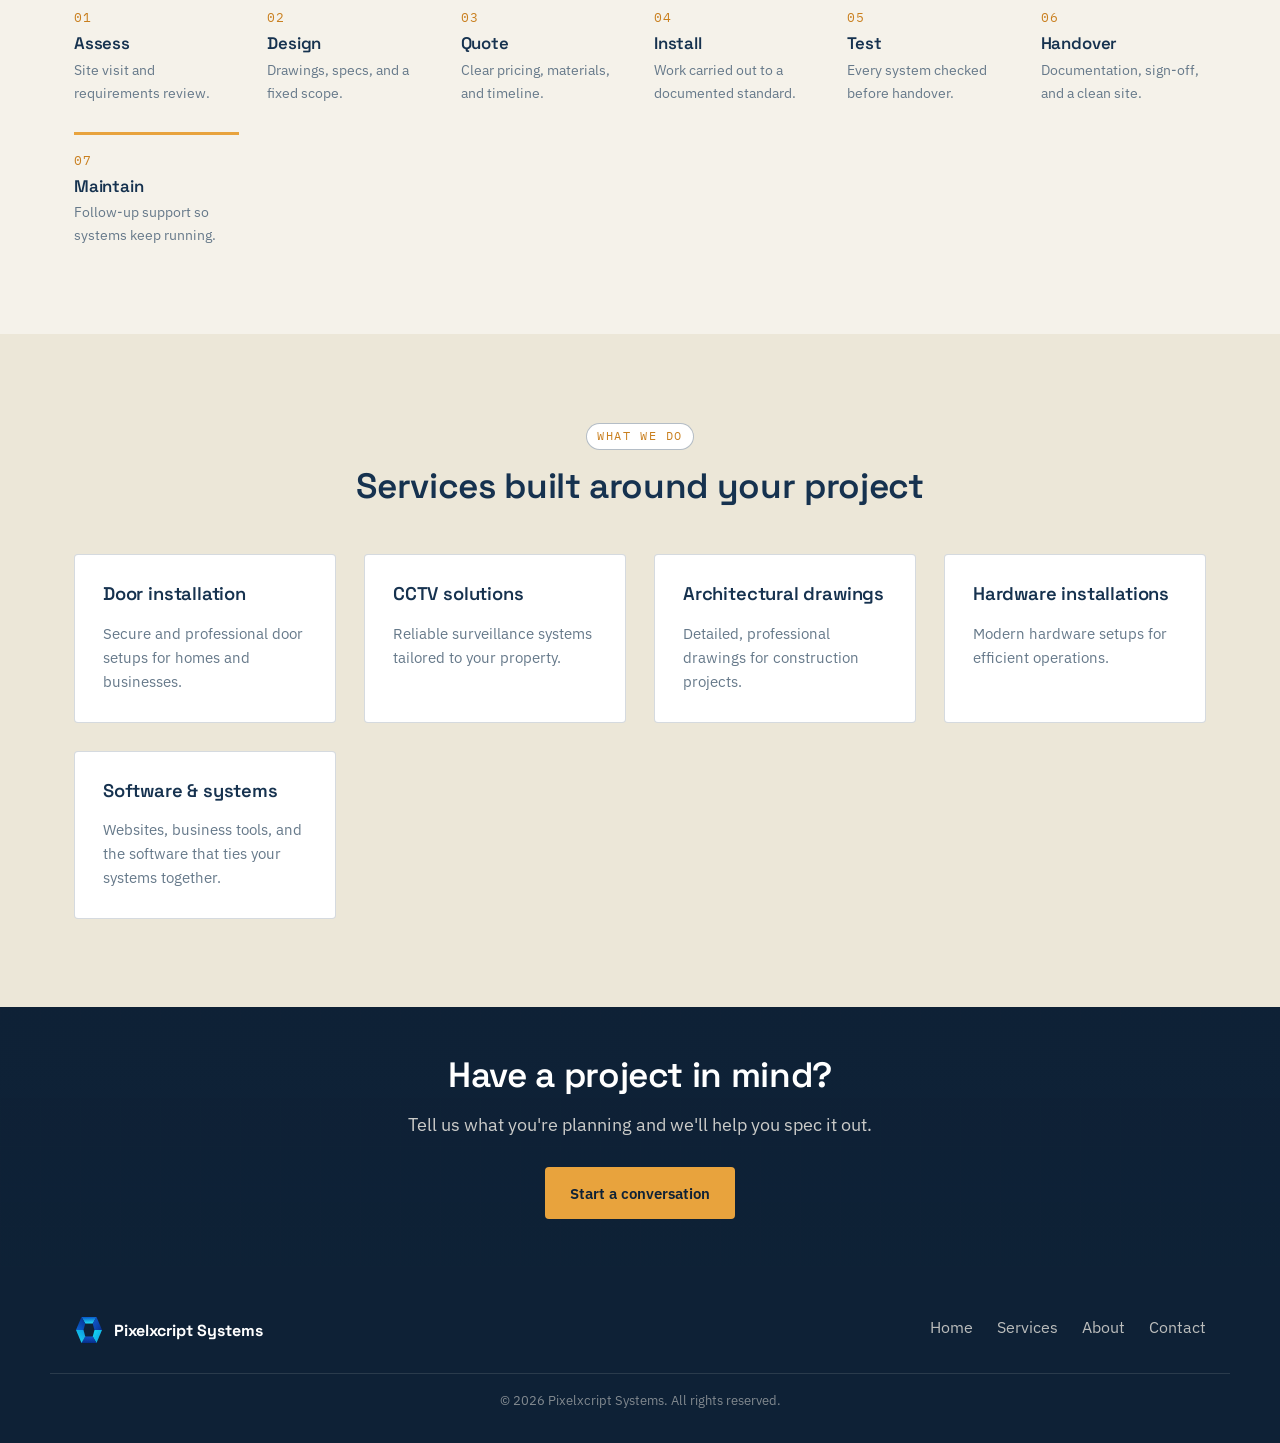
==== commit 29a7e606: "Add Software & Systems service, How We Work process section - New 5-step -> 7-step process section o" ====
--- a/index.html
+++ b/index.html
@@ -44,7 +44,8 @@
       { "@type": "Offer", "itemOffered": { "@type": "Service", "name": "Door installation" } },
       { "@type": "Offer", "itemOffered": { "@type": "Service", "name": "CCTV installation" } },
       { "@type": "Offer", "itemOffered": { "@type": "Service", "name": "Architectural drawings" } },
-      { "@type": "Offer", "itemOffered": { "@type": "Service", "name": "Hardware installation" } }
+      { "@type": "Offer", "itemOffered": { "@type": "Service", "name": "Hardware installation" } },
+      { "@type": "Offer", "itemOffered": { "@type": "Service", "name": "Software & systems" } }
     ]
   }
   </script>
@@ -136,6 +137,54 @@
     </div>
   </section>
 
+  <!-- How we work -->
+  <section class="section">
+    <div class="container">
+      <div class="section-head fade-in">
+        <span class="eyebrow">How we work</span>
+        <h2>One process, start to finish</h2>
+        <p>Every project follows the same spec, so nothing gets missed.</p>
+      </div>
+      <ol class="process">
+        <li class="process-step fade-in">
+          <span class="process-num">01</span>
+          <h3>Assess</h3>
+          <p>Site visit and requirements review.</p>
+        </li>
+        <li class="process-step fade-in">
+          <span class="process-num">02</span>
+          <h3>Design</h3>
+          <p>Drawings, specs, and a fixed scope.</p>
+        </li>
+        <li class="process-step fade-in">
+          <span class="process-num">03</span>
+          <h3>Quote</h3>
+          <p>Clear pricing, materials, and timeline.</p>
+        </li>
+        <li class="process-step fade-in">
+          <span class="process-num">04</span>
+          <h3>Install</h3>
+          <p>Work carried out to a documented standard.</p>
+        </li>
+        <li class="process-step fade-in">
+          <span class="process-num">05</span>
+          <h3>Test</h3>
+          <p>Every system checked before handover.</p>
+        </li>
+        <li class="process-step fade-in">
+          <span class="process-num">06</span>
+          <h3>Handover</h3>
+          <p>Documentation, sign-off, and a clean site.</p>
+        </li>
+        <li class="process-step fade-in">
+          <span class="process-num">07</span>
+          <h3>Maintain</h3>
+          <p>Follow-up support so systems keep running.</p>
+        </li>
+      </ol>
+    </div>
+  </section>
+
   <!-- Services preview -->
   <section class="section section-alt">
     <div class="container">
@@ -159,6 +208,10 @@
         <div class="card fade-in">
           <h3>Hardware installations</h3>
           <p>Modern hardware setups for efficient operations.</p>
+        </div>
+        <div class="card fade-in">
+          <h3>Software &amp; systems</h3>
+          <p>Websites, business tools, and the software that ties your systems together.</p>
         </div>
       </div>
     </div>
--- a/assets/styles.css
+++ b/assets/styles.css
@@ -537,3 +537,50 @@
   .fade-in { opacity: 1; transform: none; transition: none; }
   html { scroll-behavior: auto; }
 }
+
+/* ---------- Process steps (How we work) ---------- */
+.process {
+  list-style: none;
+  margin: 0;
+  padding: 0;
+  display: grid;
+  grid-template-columns: repeat(auto-fit, minmax(150px, 1fr));
+  gap: var(--gap-md);
+}
+
+.process-step {
+  border-top: 3px solid var(--amber);
+  padding-top: var(--gap-sm);
+}
+
+.process-num {
+  display: block;
+  font-family: var(--font-mono);
+  color: var(--amber-deep);
+  font-size: 0.8rem;
+  letter-spacing: 0.08em;
+  margin-bottom: 0.35rem;
+}
+
+.process-step h3 { margin: 0 0 0.25rem; font-size: 1.05rem; }
+.process-step p { color: var(--steel); font-size: 0.9rem; margin: 0; }
+
+/* ---------- Icon cards (services without photography yet) ---------- */
+.card-icon {
+  width: 100%;
+  height: 170px;
+  display: flex;
+  align-items: center;
+  justify-content: center;
+  background: var(--paper-dim);
+  border-radius: 2px;
+  margin-bottom: var(--gap-sm);
+}
+
+.card-icon svg {
+  width: 60px;
+  height: 60px;
+  stroke: var(--ink);
+  fill: none;
+  stroke-width: 1.4;
+}
